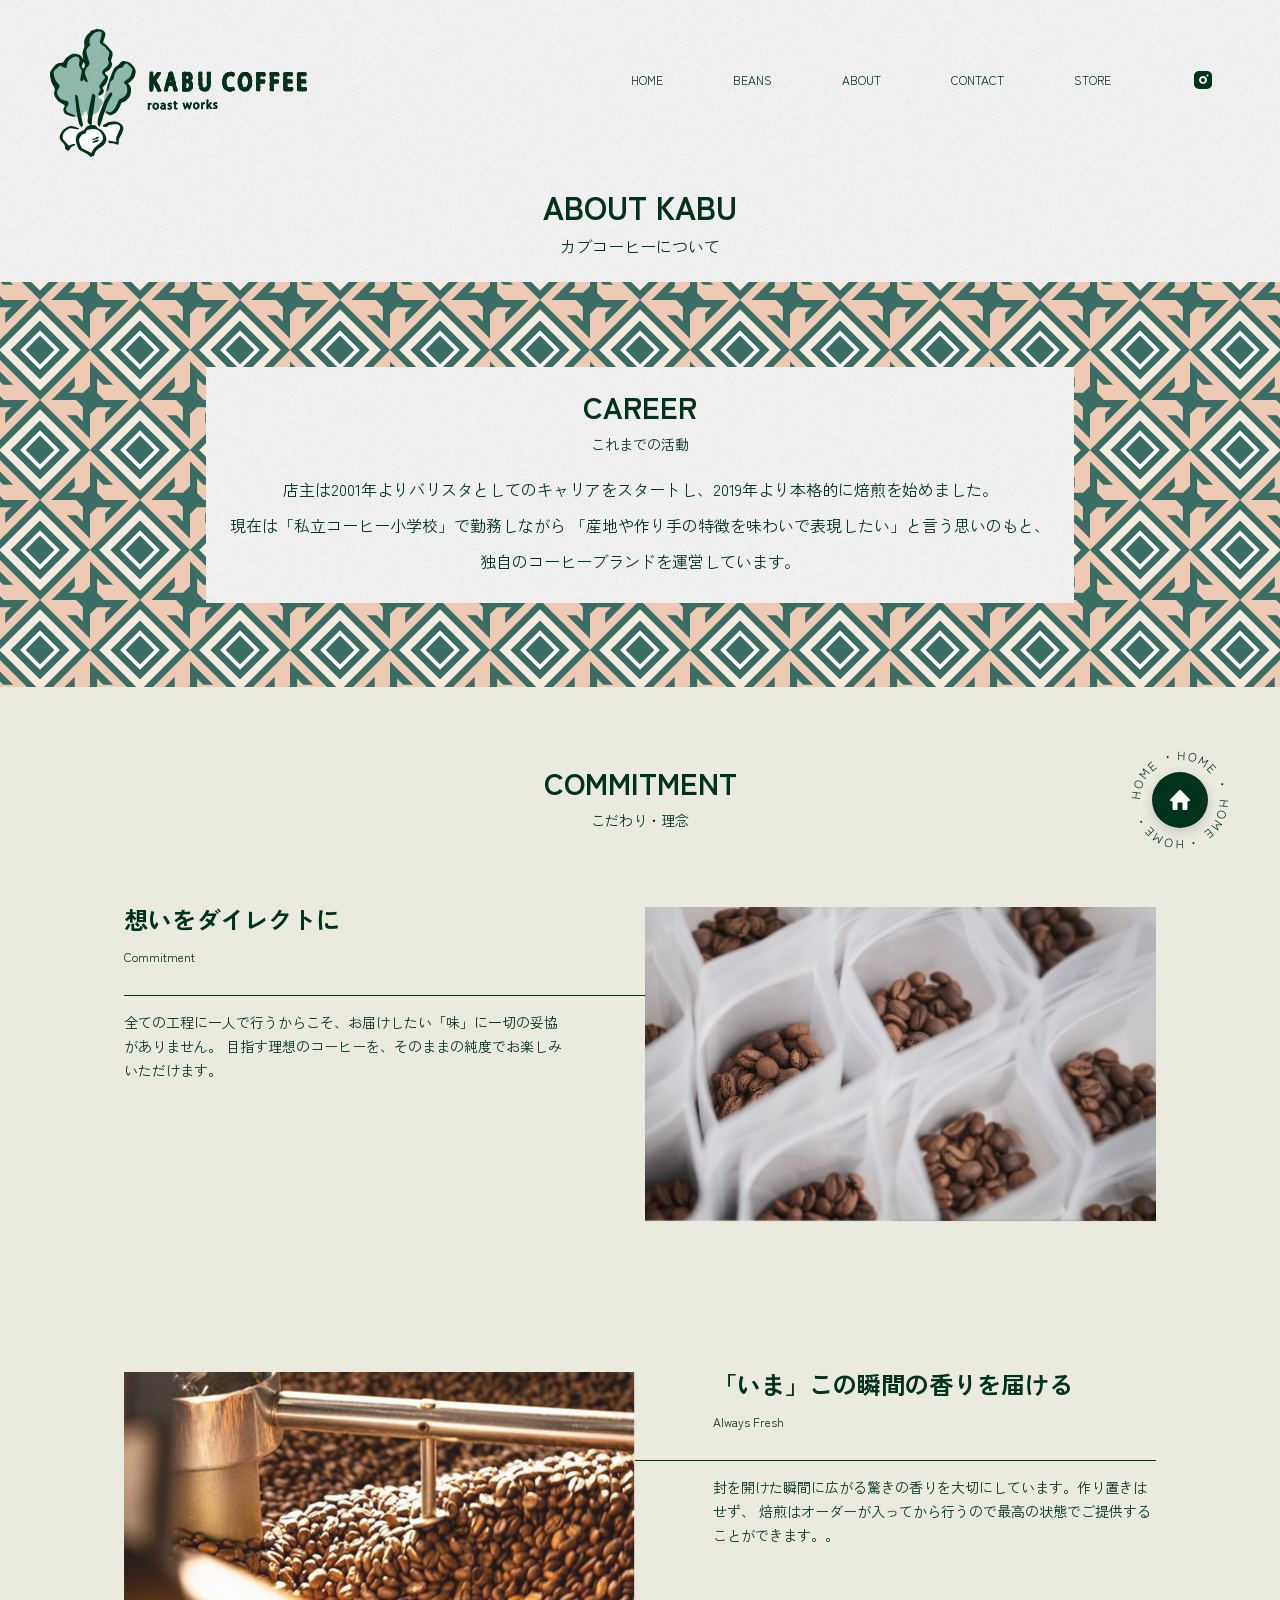
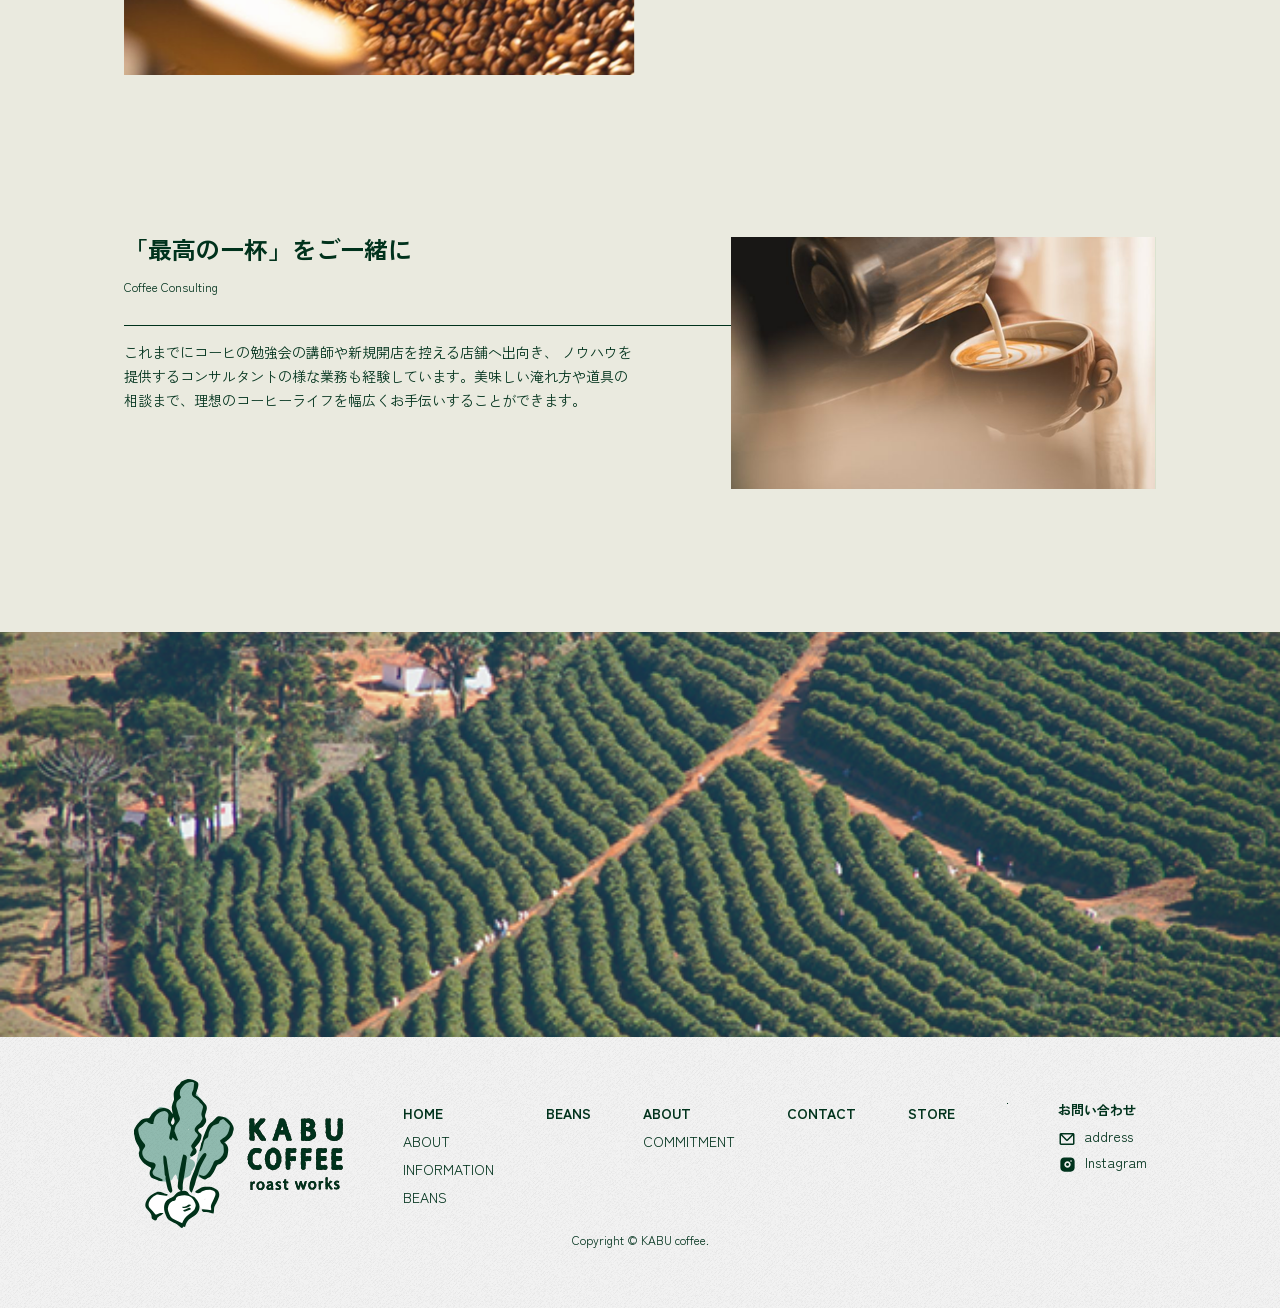
==== about.html @ 22fdc6f8 "KABU COffee提出期限" ====
<!DOCTYPE html>
<html lang="ja">

<head>
    <meta charset="UTF-8">
    <meta name="viewport" content="width=device-width, initial-scale=1.0">
    <title>KABU Coffee</title>

    <link rel="stylesheet" href="css/about.css">
    <link rel="stylesheet" href="css/components.css">
    <link rel="stylesheet" href="css/common.css">
    <script src="js/script.js" defer></script>



    <link rel="preconnect" href="https://fonts.googleapis.com">
    <link rel="preconnect" href="https://fonts.gstatic.com" crossorigin>
    <link
        href="https://fonts.googleapis.com/css2?family=LINE+Seed+Sans:wght@400;700&family=Zen+Kaku+Gothic+Antique:wght@400;700&display=swap"
        rel="stylesheet">

</head>

<body>
    <!-- ヘッダー -->
    <header class="l-header">
        <!-- logo -->
        <h1 class="l-header__logo">
            <a href="index.html">
                <picture>
                    <source media="(min-width: 76.8rem)" srcset="img/logo_nav.svg">
                    <img src="img/logo_nav_2line.svg" alt="Kabu Coffee logo">
                </picture>
            </a>
        </h1>

        <!-- 【SP】ハンバーガーメニューボタン -->
        <button class="l-header__navBtn" type="button">
            <span></span>
        </button>

        <!-- ナビゲーション -->
        <nav class="l-header__nav">
            <!-- 【SP】クローズボタン -->
            <button class="l-header__navClose" type="button"></button>
            <ul class="l-header__navList">
                <li class="l-header__navItem"><a href="index.html">Home</a></li>
                <li class="l-header__navItem"><a href="beans.html">Beans</a></li>
                <li class="l-header__navItem"><a href="about.html">About</a></li>
                <li class="l-header__navItem"><a href="contact.html">Contact</a></li>
                <li class="l-header__navItem"><a href="https://kabucoffee.base.shop/">Store</a></li>
                <li class="l-header__navItem">
                    <a href="store.html" class="l-header__navLink l-header__instagram">Instagram</a>
                </li>
            </ul>
            <p class="l-header__navLogo">
                <img src="img/logo_nav_2line.svg" alt="KABU logo">
            </p>
        </nav>
    </header>


    <main>
        <div class="l-container">
            <div>
                <h2 class="c-sectionTitleSp c-sectionTitlePc">
                    <span class="c-sectionTitleSp__title c-sectionTitlePc__title">About Kabu</span>
                    <span class="c-sectionTitleSp__subTitle c-sectionTitlePc__subTitle">カブコーヒーについて</span>
                </h2>
            </div>
            <section class="p-aboutCareer parallax-section img-section-02">
                <!-- <div class="p-about__img">
                    <img src="img/Top_man_portrait_PC.jpg" alt="店主のポートレート">
                </div> -->
                <div class="p-aboutCareer__inner">
                    <h2 class="c-headingSp c-headingPc">
                        <span class="c-headingSp__title c-headingPc__title">career</span>
                        <span class="c-headingSp__subTitle c-headingPc__subTitle">これまでの活動</span>
                    </h2>
                    <div class="p-aboutCareer__text">
                        <p>店主は2001年よりバリスタとしてのキャリアをスタートし、2019年より本格的に焙煎を始めました。<br>
                            現在は「私立コーヒー小学校」で勤務しながら
                            「産地や作り手の特徴を味わいで表現したい」と言う思いのもと、<br>独自のコーヒーブランドを運営しています。</p>
                    </div>
                </div>

            </section>


            <section class="p-aboutCommit">
                <h2 class="c-headingSp c-headingPc">
                    <span class="c-headingSp__title c-headingPc__title">commitment</span>
                    <span class="c-headingSp__subTitle c-headingPc__subTitle">こだわり・理念</span>
                </h2>
                <div class="p-aboutCommitDetails">
                    <div class="p-aboutCommitDetail">
                        <div class="p-aboutCommitDetail__content js__aboutCommitDetail__left">
                            <div class="p-aboutCommitDetail__title ">
                                <h3 class="p-aboutCommitDetail__titleJa">想いをダイレクトに</h3>
                                <h4 class="p-aboutCommitDetail__titleEn">Commitment</h4>
                            </div>
                            <div class="p-aboutCommitDetail__text">
                                <p>全ての工程に一人で行うからこそ、お届けしたい「味」に一切の妥協がありません。
                                    目指す理想のコーヒーを、そのままの純度でお楽しみいただけます。</p>
                            </div>
                        </div>
                        <div class="p-aboutCommitDetail__img js__aboutCommitDetail__right">
                            <img src="img/About_package.png" alt="コーヒー豆のパッケージ">
                        </div>
                    </div>

                    <div class="p-aboutCommitDetail">
                        <div class="p-aboutCommitDetail__content
                        js__aboutCommitDetail__right">
                            <div class="p-aboutCommitDetail__title">
                                <h3 class="p-aboutCommitDetail__titleJa">「いま」この瞬間の香りを届ける</h3>
                                <h4 class="p-aboutCommitDetail__titleEn">Always Fresh</h4>
                            </div>
                            <div class="p-aboutCommitDetail__text">
                                <p>封を開けた瞬間に広がる驚きの香りを大切にしています。作り置きはせず、
                                    焙煎はオーダーが入ってから行うので最高の状態でご提供することができます。。</p>
                            </div>
                        </div>
                        <div class="p-aboutCommitDetail__img js__aboutCommitDetail__left">
                            <img src="img/About_ roasting.png" alt="豆の焙煎の様子">
                        </div>
                    </div>

                    <div class="p-aboutCommitDetail">
                        <div class="p-aboutCommitDetail__content js__aboutCommitDetail__left">
                            <div class="p-aboutCommitDetail__title">
                                <h3 class="p-aboutCommitDetail__titleJa">「最高の一杯」をご一緒に</h3>
                                <h4 class="p-aboutCommitDetail__titleEn">Coffee Consulting</h4>
                            </div>
                            <div class="p-aboutCommitDetail__text">
                                <p>これまでにコーヒの勉強会の講師や新規開店を控える店舗へ出向き、
                                    ノウハウを提供するコンサルタントの様な業務も経験しています。美味しい淹れ方や道具の相談まで、理想のコーヒーライフを幅広くお手伝いすることができます。</p>
                            </div>
                        </div>
                        <div class="p-aboutCommitDetail__img
                        js__aboutCommitDetail__right">
                            <img src="img/About_latte.png" alt="ラテアートの様子">
                        </div>
                    </div>
            </section>



        </div>


    </main>

    <div class="p-topItems__img">
        <img src="img/Footer_field.jpg" alt="コーヒー畑の様子">
    </div>

    <footer class="l-footer">

        <div class="l-footer__content">
            <div class="l-footer__logo">
                <picture>
                    <source media="(min-width: 76.8rem)" srcset="img/logo_nav_2line.svg">
                    <img src="img/logo_nav.svg" alt="Kabu Coffee logo">
                </picture>
            </div>
            <nav class="l-footer__nav">
                <dl class="l-footer__navList">
                    <dt><a href="index.html">Home</a></dt>
                    <dd><a href="#">About</a></dd>
                    <dd><a href="#">Information</a></dd>
                    <dd><a href="#">Beans</a></dd>
                </dl>
                <dl class="l-footer__navList">
                    <dt><a href="beans.html">Beans</a></dt>
                </dl>
                <dl class="l-footer__navList">
                    <dt><a href="about.html">About</a></dt>
                    <dd><a href="#">Commitment</a></dd>
                </dl>
                <dl class="l-footer__navList">
                    <dt><a href="contact.html">Contact</a></dt>
                </dl>
                <dl class="l-footer__navList">
                    <dt><a href="store.html">Store</a></dt>
                </dl>
                <div class="l-footer__contact">
                    <div>
                        <p class="l-footer__contactTitle">お問い合わせ</p>
                        <ul class="l-footer__contactDetail">
                            <li><a href="#">address</a></li>
                            <li><a href="#">Instagram</a></li>
                        </ul>
                    </div>
                </div>
            </nav>
        </div>

        <small class="l-footer__copyright">
            Copyright &copy; KABU coffee.
        </small>
    </footer>



    <!-- サークルのアニメーション -->
    <div class="c-circle-text">

        <svg viewBox="0 0 100 100">
            <path id="circlePath" d="M 50, 50 m -40, 0 a 40,40 0 1,1 80,0 a 40,40 0 1,1 -80,0" fill="none" />
            <text>
                <textPath href="#circlePath">
                    HOME ・HOME ・ HOME ・HOME・
                </textPath>
            </text>
        </svg>
    </div>
    <!-- 問い合わせとカートボタン -->
    <div class="c-sticky-nav">

        <a href="index.html" class="c-icon-btn">
            <img src="img/icon_home-fill-16.svg" alt="ホーム" class="c-icon-btn__img">
        </a>
    </div>
</body>

</html>
---- css/about.css ----
@charset 'UTF-8';



/*
Aboutページのスタイル
*/

/* .p-about__img {
    height: 26.5rem;
    width: 100vw;
    margin-inline: -2.4rem;
    margin-top: 2.4rem;
} */

/* .p-about__img img {
    width: 100%;
    height: 100%;
    object-fit: cover;
      object-position: top;
} */

/* パララックス */
.parallax-section {
    background-attachment: fixed;
    background-position: center;
    /* background-size: cover; */
    /* background-repeat: no-repeat; */
    /* height: 50dvh; */
    /* 画面の半分 */
}


.img-section-02 {
    /* background-image: url('/img/Top_man_portrait_PC.jpg'); */
    background-image: url('/img/Pattern__new0564_m_new05644.svg');
    background-repeat: repeat;
    background-size: 10rem auto;

    /* background-color: rgba(255, 255, 255, 0.5);
    background-blend-mode: lighten; */
}

.p-aboutCareer {
    /* padding-block: 6rem; */
    height: 50rem;

    margin-inline: -2.4rem;
    margin-top: 2.4rem;
    padding-inline: 2.4rem;
    /* padding-block:auto ; */
    display: flex;
    align-items: center;
    justify-content: center;
}

.p-aboutCareer img {
    width: 100%;
    height: 100%;
    object-fit: cover;
    /* object-position: top; */
}

.p-aboutCareer__inner {
    background-image: url(../img/Pattern_groovepaper.png);
    padding: 2.4rem;
}

.p-aboutCareer__text {
    margin-top: 2rem;
}

.p-aboutCareer__text p {
    font-size: 1.4rem;
    line-height: 2.8rem;
    text-align: center;
}


.p-aboutCommit {
    padding-top: 4rem;
    padding-bottom: 10rem;
    margin-inline: -2.4rem;
    margin-bottom: -10rem;
    width: 100vw;
    background-color: var(--base-color);
    padding-inline: 2.4rem;
}



.p-aboutCommitDetails {
    display: flex;
    flex-direction: column;
    align-items: center;
    gap: 6rem;
    margin-top: 4rem;
}

.p-aboutCommitDetail {
    display: flex;
    flex-direction: column;
    align-items: center;
}

.p-aboutCommitDetail__title {
    display: flex;
    flex-direction: column;
    align-items: center;
    gap: 1.2rem;
}

.p-aboutCommitDetail__titleJa {
    font-size: 1.6rem;
    font-weight: 700;
}

.p-aboutCommitDetail__titleEn {
    font-size: 1.2rem;
    font-weight: 400;
}

.p-aboutCommitDetail__text {
    /* padding: 1.2rem 2.4rem 2.4rem 2.4rem; */
    padding-block: 1.2rem 2.4rem;
}


.p-aboutCommitDetail__text::before {
    content: "";
    display: block;
    width: 100%;
    height: 1px;
    background-color: var(--main-color);
    margin-bottom: 1.2rem;
}

.p-aboutCommitDetail__text p {
    font-size: 1.4rem;
    line-height: 2.4rem;
    text-align: center;
}

.p-aboutCommitDetail__img {
    max-width: 34.5rem;
    width: 100%;
    max-height: 20.5rem;
}

.p-aboutCommitDetail__img img {
    height: auto;
    width: 100%;
    object-fit: cover;
}








@media screen and (min-width:76.8rem) {

    /* .p-about__img {
        margin-inline: -12.4rem;
        height: 40.5rem;
    } */

    .img-section-02 {
        height: 40.5rem;
        width: 100vw;

        margin-inline: -12.4rem;
        margin-top: 2.4rem;
    }

    .p-aboutCareer {
        /* padding-block: 8rem; */
        margin-inline: -12.4rem;
        margin-top: 2.4rem;
        padding-inline: 12.4rem;
    }

    .p-aboutCareer__text p {
        font-size: 1.6rem;
        line-height: 3.6rem;
    }

    .p-aboutCommit {
        padding-top: 8rem;
        margin-inline: -12.4rem;
        padding-inline: 12.4rem;
        padding-bottom: 14rem;
        margin-bottom: -14rem;
    }

    .p-aboutCommitDetails {
        margin-top: 8rem;
        gap: 16.2rem;
    }

    .p-aboutCommitDetail {
        flex-direction: row;
        align-items: flex-start;
    }

    .p-aboutCommitDetail:nth-child(2) {
        flex-direction: row-reverse;
    }


    .p-aboutCommitDetail__content {
        display: flex;
        flex-direction: column;
        align-items: flex-start;
    }



    .p-aboutCommitDetail__title {
        /* flex-direction: column; */
        align-items: flex-start;
        gap: 2rem;
        margin-bottom: 2rem;
    }

    .p-aboutCommitDetail:nth-child(2) .p-aboutCommitDetail__title {
        margin-left: 15%;
    }

    .p-aboutCommitDetail__titleJa {
        font-size: 2.4rem;
        line-height: 1;
        margin-bottom: 0;
        font-feature-settings: "palt";
    }

    .p-aboutCommitDetail__titleEn {
        font-size: 1.2rem;
        margin-bottom: 0;
    }

    /* .p-aboutCommitDetail__text {
        padding-block: 0;
     width: 100%;
    } */

    .p-aboutCommitDetail__text p {
        font-size: 1.4rem;
        line-height: 2.4rem;
        text-align: start;
        margin-right: 15%;
    }

    .p-aboutCommitDetail:nth-child(2) .p-aboutCommitDetail__text p {
        margin-right: 0%;
        margin-left: 15%;
    }

    /* 最初は止めておく、または 0 の状態にする */
    .p-aboutCommitDetail__text::before {
        content: "";
        display: block;
        height: 1px;
        background-color: var(--main-color);
        margin-bottom: 1.4rem;
        transform: scaleX(0);
        /* 最初は長さゼロ */
        transform-origin: left;
        transition: transform 2s ease;
        /* animationの代わりにtransitionを使うと楽です */
    }

    /* 💡 JSで .is-active がついた瞬間に伸びる */
    .p-aboutCommitDetail__text.is-active::before {
        transform: scaleX(1);
    }

    /* 2番目の向き指定はそのまま */
    .p-aboutCommitDetail:nth-child(2) .p-aboutCommitDetail__text::before {
        transform-origin: right;
    }

    .p-aboutCommitDetail__img {
        min-width: 34.5rem;
        max-width: 51.1rem;
        min-height: 20.5rem;
        max-height: 30.3rem;
    }

    /* 左から来る要素（テキストなど）の初期状態 */
    .js__aboutCommitDetail__left {
        opacity: 0;
        transform: translateX(-12.9rem) blur(0.2rem) brightness(110%);
        /* JSが動くまではこの状態で待機 */
    }

    /* 右から来る要素（画像など）の初期状態 */
    .js__aboutCommitDetail__right {
        opacity: 0;
        transform: translateX(12.9rem) blur(0.2rem) brightness(110%);
    }









}
---- css/components.css ----
@charset 'UTF-8';



/* shakeアニメーション */
.btn-container {
    display: flex;
    justify-content: center;
    align-items: center;
}

.btn-effect-6 {
    position: relative;
    padding: 15px 30px;
    font-size: 16px;
    font-weight: bold;
    border: none;
    border-radius: 8px;
    cursor: pointer;
    transition: all 0.4s ease;
    overflow: hidden;
    color: white;
    background: #0011a2;
}

.btn-effect-6:hover {
    animation: shake 0.5s infinite;
    background: #0052a2;
}

@keyframes shake {

    0%,
    100% {
        transform: translateX(0);
    }

    25% {
        transform: translateX(-5px) rotate(-5deg);
    }

    50% {
        transform: translateX(5px) rotate(5deg);
    }

    75% {
        transform: translateX(-5px) rotate(-5deg);
    }
}




/* (固定)問い合わせとカートボタン*/
.c-sticky-nav {
  display: none;
}

/* (固定)サークルアニメーション */
.c-circle-text {
  display: none;
}

@media screen and (min-width:76.8rem) {
    /* (固定)問い合わせとカートボタン*/
  /* ボタンをまとめるコンテナ（画面右下に固定する場合） */
  .c-sticky-nav {
    position: fixed;
    right: 7.2rem;
    bottom: 7.2rem;
    display: flex;
    flex-direction: column;
    gap: 72px;
    /* ボタン同士の間隔 */
    z-index: 100;
  }

  /* ボタン本体 */
  .c-icon-btn {
    display: flex;
    justify-content: center;
    align-items: center;

    /* 正円にするための設定 */
    width: 56px;
    height: 56px;
    background-color: var(--main-color);
    /* 濃いグリーン */
    border-radius: 50%;

    /* 影とアニメーション */
    box-shadow: 0 4px 12px rgba(0, 0, 0, 0.15);
    transition: all 0.3s ease;
    text-decoration: none;
  }

  /* アイコン画像 */
  .c-icon-btn__img {
    width: 2rem;
    height: auto;
    /* 白いアイコンなら以下は不要ですが、黒い画像を白くしたい場合は filter を使えます */
    filter: brightness(0) invert(1);
    /* animation: rotate-circle 10s linear infinite; */
  }

  /* ホバー時の動き */
  .c-icon-btn:hover {
    background-color: #1a4d31;
    /* 少し明るい緑へ */
    /* transform: translateY(-3px); */
    /* 軽く浮かせる */
    box-shadow: 0 6px 16px rgba(0, 0, 0, 0.25);
  }

  /* サークルアニメーション */
  .c-circle-text {

    position: fixed;
    /* 画面の右下に固定する場合 */
    bottom: 5rem;
    right: 5rem;
    z-index: 100;
    display: flex;
    flex-direction: column;
    gap: 2.8rem;
  }

  .c-circle-text svg {
    width: 10rem;
    height: 10rem;
    /* width: 100%;
  height: 100%; */
    /* アニメーションの設定：30秒かけて、一定の速度(linear)で、無限に(infinite) */
    animation: rotate-circle 30s linear infinite;
  }

  .c-circle-text text {
    fill: var(--main-color);
    font-size: 1.2rem;
    /* 文字の大きさ */
    font-weight: 400;
    letter-spacing: 0.21rem;
    /* 文字の間隔を少し広げると読みやすい */
    text-transform: uppercase;
    /* すべて大文字にする（デザイン的に締まります） */
  }

  /* 回転のアニメーション */
  @keyframes rotate-circle {
    from {
      transform: rotate(0deg);
    }

    to {
      transform: rotate(360deg);
    }
  }

}



/* セクションタイトル */
.c-sectionTitleSp,
.c-sectionTitlePc {
    display: flex;
    flex-direction: column;
    align-items: center;
    gap: 1.2rem;
}

.c-sectionTitleSp__title {
    font-size: 2.4rem;
    font-weight: 700;
    color: var(--main-color);
    text-transform: uppercase;
}

.c-sectionTitleSp__subTitle {
    font-size: 1.2rem;
    line-height: 2rem;
    font-weight: 400;
    text-align: center;
}




/* ヘディングタイトル*/
.c-headingSp,
.c-headingPc {
    display: flex;
    flex-direction: column;
    align-items: center;
    gap: 1rem;
}



.c-headingSp__title {
    font-size: 2rem;
    font-weight: 700;
    color: var(--main-color);
    text-transform: uppercase;
}

.c-headingSp__subTitle {
    font-size: 1rem;
    font-weight: 400;
    text-align: center;
}




/* viewボタン */
.c-viewBtn {
    width: 22rem;
    height: 6rem;
    display: flex;
    justify-content: center;
    align-items: center;
    border-radius: 22rem;
    color: var(--main-color);
    font-size: 1.6rem;
    text-decoration: none;
    text-transform: uppercase;
    border: 1px solid var(--main-color);
}

.c-viewBtn:hover {
    background-color: var(--white);
    opacity: 0.6;
    transition: 0.3s;
}



/* サブボタン */



.c-SubBtnSp--arrow {
    width: 32rem;
    height: 5.8rem;
    display: flex;
    justify-content: center;
    align-items: center;
    border: 1px solid var(--main-color);
    border-radius: 0.4rem;
    color: var(--main-color);
    font-size: 1.6rem;
    text-decoration: none;
    text-transform: uppercase;
    /* 影とアニメーション */
    /* box-shadow: 0 4px 12px rgba(0, 0, 0, 0.15); */
    transition: all 0.3s ease;
    text-decoration: none;

}


.c-SubBtnSp--arrow:hover {
    background-color: var(--white);
    opacity: 0.7;
    transition: 0.3s;

    transform: translateY(-3px);
    /* 軽く浮かせる */
    box-shadow: 0 6px 16px rgba(0, 0, 0, 0.25);
}

.c-SubBtnSp--arrow::after {
    content: '';
    display: inline-block;
    width: 1.8rem;
    height: 1.8rem;
    background-color: var(--main-color);
    mask-image: url(../img/Icon_mingcute_arrow-up-fill.svg);
    margin-left: 0.4rem;
    margin-top: 0.4rem;
    mask-position: center center;
    mask-repeat: no-repeat;
    mask-size: contain;
    vertical-align: middle;
}

.c-SubBtnSp {
    width: 30rem;
    height: 5.8rem;
    display: flex;
    justify-content: center;
    align-items: center;
    border: 1px solid var(--main-color);
    border-radius: 0.4rem;
    color: var(--main-color);
    font-size: 1.6rem;
    text-decoration: none;
    text-transform: uppercase;

    /* 影とアニメーション */
    /* box-shadow: 0 4px 12px rgba(0, 0, 0, 0.15); */
    transition: all 0.3s ease;
    text-decoration: none;
}

.c-SubBtnSp:hover {
    background-color: var(--white);
    opacity: 0.7;
    transition: 0.3s;


    transform: translateY(-3px);
    /* 軽く浮かせる */
    box-shadow: 0 6px 16px rgba(0, 0, 0, 0.25);
}

.c-SubBtnSp--icon {
    width: 30rem;
    height: 5.8rem;
    display: flex;
    justify-content: center;
    align-items: center;
    border: 1px solid var(--main-color);
    border-radius: 0.4rem;
    color: var(--main-color);
    font-size: 1.6rem;
    text-decoration: none;
    text-transform: uppercase;
    /* 影とアニメーション */
    /* box-shadow: 0 4px 12px rgba(0, 0, 0, 0.15); */
    transition: all 0.3s ease;
    text-decoration: none;
}

.c-SubBtnSp--icon::before {
    content: '';
    display: inline-block;
    width: 2.1rem;
    height: 2.1rem;
    background-color: var(--main-color);
    mask-image: url(../img/Icon_fa_coffee.svg);
    margin-right: 0.8rem;
    mask-position: center center;
    mask-repeat: no-repeat;
    mask-size: contain;
    vertical-align: middle;
}


/* バッジ */
.c-badge {
    background-color: var(--main-color);
    display: flex;
    justify-content: center;
    align-items: center;
    border-radius: 0.4rem;
    text-decoration: none;
    width: 6.8rem;
    height: 2.6rem;
    color: var(--white);
    font-size: 1.2rem;
    text-transform: uppercase;
}

.c-badge--orange {
    background-color: var(--accent-color);
    width: 4.8rem;
}



.c-badge--small {
    background-color: var(--accent-color);
    width: 4.2rem;
    height: 2.2rem;
    border-radius: 0.3rem;
    /* padding-top: 1px;   */
    padding-bottom: 0.3rem;
    /* その分、下の余白を減らす */
}


/* ボタン */
.c-btn {
    background-color: var(--main-color);
    display: flex;
    justify-content: center;
    align-items: center;
    border-radius: 3rem;
    text-decoration: none;
    width: 20.8rem;
    height: 5.5rem;
    color: var(--white);
    font-size: 1.6rem;

    /* 影とアニメーション */
    /* box-shadow: 0 4px 12px rgba(0, 0, 0, 0.15); */
    transition: all 0.3s ease;
    text-decoration: none;
}

.c-btn:hover {
    opacity: 0.8;
    transition: 0.3s;
    transform: translateY(-3px);
    /* 軽く浮かせる */
    box-shadow: 0 6px 16px rgba(0, 0, 0, 0.25);

}

.c-btn--orange {
    background-color: var(--accent-color);

}




/* チェックボタン */
.c-checkBtn {
    background-color: var(--main-color);
    display: flex;
    justify-content: center;
    align-items: center;
    border-radius: 0.4rem;
    text-decoration: none;
    width: 5.5rem;
    height: 5.5rem;
    border-radius: 5.5rem;
}

.c-checkBtn:hover {
    opacity: 0.8;
    transition: 0.3s;
}

.c-checkBtn img {
    width: 3.4rem;
    height: 3.4rem;
}


.c-checkBtn--orange {
    background-color: var(--accent-color);
}

.c-checkBtn--orange img {
    width: 4.3rem;
    height: 4.3rem;
}




/* コーヒーカード */
.c-productCard {
    width: 32rem;
    height: auto;
    background-color: var(--white);
    display: flex;
    flex-direction: column;
    justify-content: center;
    align-items: center;
    padding-bottom: 2.4rem;
    filter: drop-shadow(0.5rem 0.5rem 0.5rem rgba(0, 103, 76, 0.05));

}

.c-productCard:hover {
    opacity: 0.7;
    transition: 0.3s;
}

.c-productCard__badge {
    background-color: var(--sub-color-2);
    height: 4.1rem;
    display: flex;
    justify-content: center;
    align-items: center;
    width: auto;
    padding-inline: 2.2rem;
    font-size: 1.4rem;
    text-transform: uppercase;
}

.c-productCard__title {
    display: flex;
    flex-direction: column;
    justify-content: center;
    align-items: center;
    gap: 1rem;
    margin-block: 2.4rem 1.6rem;
}



.c-productCard__mainTitle {
    font-size: 2.4rem;
    font-weight: 700;
}

.c-productCard__subTitleEn {
    font-size: 1.6rem;
    font-weight: 700;
}

.c-productCard__subTitleJa {
    font-size: 1rem;
}

.c-productCard__content {
    width: 25rem;
    font-size: 1.4rem;
    display: flex;
    flex-direction: column;
    gap: 1rem;
}

.c-productCard__content::before {
    content: '';
    display: block;
    width: 25rem;
    height: 1px;
    background-color: var(--main-color);
}

.c-productCard__content p {
    line-height: 2.4rem;
}

.c-productCard__flavors {
    display: flex;
    gap: 0.8rem;
    margin-block: 2rem;
}

.c-productCard__flavor {
    background-color: var(--base-color);
    height: 2.7rem;
    width: auto;
    padding-inline: 1.2rem;
    display: flex;
    justify-content: center;
    align-items: center;
    font-size: 1.2rem;
}

.c-productCard__weight {
    font-size: 1.2rem;
}



/* コーヒーカード 細*/
.c-productCard--thin {
    width: 30rem;
    padding-bottom: 1rem;
}


/* コーヒーカード 詳細 */
.c-productCard--detail {
    width: 34.5rem;
    height: auto;
    background-color: var(--white);
    justify-content: center;
    align-items: center;
    font-size: 1.4rem;
    display: flex;
    flex-direction: column;
    padding-inline: 3rem;
}

.c-productCard--detail__description {
    line-height: 2.9rem;
}

.c-productCard--detail__description::before {
    content: '';
    display: block;
    width: 28.5rem;
    height: 1px;
    background-color: var(--main-color);
    margin-bottom: 1.8rem;
}

.c-productCard--detail__description dl {
    display: flex;
}

.c-productCard--detail__descriptionText {
    width: 75%;
}

.c-productCard--detail__descriptionTitle {
    width: 25%;
}

.c-productCard--detail__descriptionTitle::after {
    content: ":";
    margin-left: 0.8rem;
    margin-right: 0.4rem;
}

.c-productCard--detail__prices {
    display: flex;
    flex-direction: column;
    gap: 0.6rem;
    align-self: flex-start;
    margin-block: 2.4rem;
}

.c-productCard--detail__price {
    display: flex;
    align-items: baseline;
}

.c-productCard--detail__weight {
    background-color: var(--main-color);
    color: var(--white);
    font-size: 1rem;
    height: 2rem;
    width: auto;
    padding-inline: 0.7rem;
    border-radius: 0.2rem;
    border-radius: 0.3rem;
    padding-top: 0.1rem;
    /* 上下間隔の調整 */
}

.c-productCard--detail__priceEn {
    font-size: 1.8rem;
    font-weight: 700;
    padding-left: 0.8rem;
}

.c-productCard--detail__priceJa {
    font-size: 1rem;
}

.c-productCard--detail__prices p {
    font-size: 1rem;
}

.c-productCard--detail__content p {
    width: 28.5rem;
    font-size: 1.2rem;
    line-height: 2rem;
    margin-bottom: 4rem;
}

.c-productCard--detail__img {
    position: relative;
    margin-top: 3.2rem;
    width: 34.5rem;
    height: 18.4rem;
}

.c-productCard--detail__img::before {
    content: "";
    position: absolute;
    top: 0;
    left: 0;
    width: 100%;
    height: 100%;
    background-color: rgba(0, 200, 28, 0.4);
    /* filter: hue-rotate(100%) blur(0px); */
    mix-blend-mode: overlay;
    z-index: 1;
}

.c-productCard--detail__img img {
    width: 100%;
    height: 100%;
    object-fit: cover;
    opacity: 0.9;
}

@media screen and (min-width:76.8rem) {
    .c-productCard--detailPc {
        position: relative;
        width: 85.4rem;
        font-size: 1.4rem;
        padding: 5rem 0 0 0;
    }

    .c-productCard--detailTop {
        display: flex;
        flex-direction: column;
        padding-inline: 5.6rem;
    }


    .c-productCard--detailBottom {
        display: grid;
        grid-template-columns: 1fr 1fr;
        grid-template-rows: 1fr;
        gap: 3.4rem;
        align-items: flex-start;
        justify-content: flex-start;
        padding-inline: 8.8rem;
    }

    .c-productCard--detailRight {
        margin-top: -2.4rem;
    }

    .c-photoCard__detailBadge {
        position: absolute;
        top: 3.1rem;
        left: 6.4rem;
        width: 10.8rem;
        height: 10.8rem;
        border-radius: 10.8rem;
    }

    .c-photoCard__detailBadge p {
        font-size: 1.6rem;
        text-align: center;
        line-height: 2rem;
    }

    .c-productCard__titlePc {
        margin-top: 0;
        gap: 1.1rem;
    }

    .c-productCard__mainTitlePc {
        font-size: 2.7rem;
    }

    .c-productCard__subTitleEnPc {
        font-size: 1.8rem;
    }

    .c-productCard__subTitleJa {
        font-size: 1.1rem;
    }

    .c-productCard--detail__descriptionPc::before {
        display: none;
    }

    .c-productCard--detailTop::after {
        content: '';
        display: block;
        width: 74rem;
        height: 1px;
        background-color: var(--main-color);
        margin-block: 1.4rem 1.6rem;
    }

    .c-productCard--close {
        display: none;
    }

    .c-productCard--detail__imgPc {
        margin-top: 2rem;
        height: 27rem;
        width: 100%;
    }


    .c-productCard--detail__imgPc img {
        width: 100%;
        height: 100%;
        object-fit: cover;
    }


}



/* コーヒーカード（写真入り） */

.c-photoCard {
    width: 32rem;
    height: auto;
    background-color: var(--white);
    display: flex;
    flex-direction: column;
    justify-content: center;
    align-items: center;
    padding-bottom: 2.4rem;
    position: relative;
    filter: drop-shadow(0.5rem 0.5rem 0.5rem rgba(0, 103, 76, 0.05));

}

.c-photoCard:hover {
    opacity: 0.7;
    transition: 0.3s;
}

.c-photoCard__badge {
    position: absolute;
    top: 1.4rem;
    left: 1.4rem;
    background-color: var(--sub-color-2);
    width: 7.6rem;
    height: 7.6rem;
    display: flex;
    justify-content: center;
    align-items: center;
    border-radius: 7.6rem;
}

.c-photoCard__badge p {
    text-align: center;
    font-size: 1.2rem;
    line-height: 1.6rem;
    text-transform: uppercase;
}

.c-photoCard__img {
    width: 100%;
    height: 20.8rem;
    object-fit: cover;
}

.c-photoCard__img img {
    width: 100%;
    height: 100%;
    object-fit: cover;
}

.c-photoCard__title {
    display: flex;
    flex-direction: column;
    align-items: center;
    gap: 0.8rem;
    margin-block: 2rem;
}

.c-photoCard__mainTitle {
    font-size: 2rem;
    font-weight: 700;
}

.c-photoCard__subTitleEn {
    font-size: 1.2rem;
    font-weight: 700;
}

.c-photoCard__subTitleJa {
    font-size: 1rem;
    font-weight: 400;
}

.c-photoCard__flavors {
    display: flex;
    gap: 0.8rem;
    margin-bottom: 1rem;
    align-items: center;
    justify-content: center;
    width: 25rem;
}

.c-photoCard__flavor {
    background-color: var(--base-color);
    height: 2.7rem;
    width: auto;
    padding-inline: 1.2rem;
    display: flex;
    justify-content: center;
    align-items: center;
    font-size: 1.2rem;
    flex-grow: 1;
    /* 余白を均等に分配して広がる */
    flex-basis: 0;
    /* 全ての要素を一旦「幅0」とみなして計算する（均等にするため）*/
}

.c-photoCard__content {
    width: 25rem;
    font-size: 1.4rem;
    display: flex;
    flex-direction: column;
    gap: 1rem;
    margin-bottom: 1rem;
}

.c-photoCard__content p {
    line-height: 2.4rem;
}



/* ニュース */
.c-news {
    background-color: var(--white);
    height: 11.8rem;
    /* max-width: 34.5rem; */
    width: 100%;
    padding-inline: 1.6rem;
    padding-block: 1.6rem 2rem;
    display: flex;
    flex-direction: column;
    gap: 1.2rem;
    position: relative;
    filter: drop-shadow(0.5rem 0.5rem 0.5rem rgba(0, 103, 76, 0.05));

    /* 影とアニメーション */
    /* box-shadow: 0 4px 12px rgba(0, 0, 0, 0.15); */
    transition: all 0.3s ease;
    text-decoration: none;
}

/* .c-news:hover {
    opacity: 0.8;
    transition: 0.3s;
} */

.c-news:hover .c-newsSwitch {
    display: block;
    transition: 0.3s;


}

.c-news:hover {
    transform: translateY(-3px);
    /* 軽く浮かせる */
    box-shadow: 0 6px 16px rgba(0, 0, 0, 0.25);
}


.c-news__left {
    display: flex;
    justify-content: space-between;

}

.c-news__right {
    display: flex;
    flex-direction: column;
    gap: 0.8rem;

}

.c-news__Date {
    font-size: 1.6rem;
}

.c-news__Title,
.c-news__Content {
    font-size: 1.6rem;

}

.c-news__Title {
    font-weight: 700;
}

.c-news__Content {
    overflow: hidden;
    text-overflow: ellipsis;
    /* はみ出た分を「...」にする */
    white-space: nowrap;
    /* 改行させずに1行に強制する */
}

.c-news__badges {
    display: flex;
    gap: 0.8rem;
}


.c-photoCard__weight {
    font-size: 1.2rem;

}

.c-photoCard--thin {
    width: 30rem;
}


/* ニュース（詳細） */
.c-newsOpen {
    background-color: var(--white);
    height: auto;
    /* max-width: 34.5rem; */
    width: 100%;
    padding-inline: 3rem;
    padding-block: 2rem 3.2rem;
    display: flex;
    flex-direction: column;
    gap: 2.4rem;
    position: relative;
    filter: drop-shadow(0.5rem 0.5rem 0.5rem rgba(0, 103, 76, 0.05));

}

.c-c-newsOpen__Content p {
    font-size: 1.6rem;
    line-height: 3rem;
    margin-block: 2rem 0.4rem;
}

.p-newsOpen__Top {
    display: flex;
    flex-direction: column;
    gap: 0.8rem;
}

.c-newsOpen__img {
    height: 22.2rem;
    width: 100%;
}

.c-newsOpen__img img {
    height: 100%;
    width: 100%;
    object-fit: cover;
}

/* 閉じるボタン */
.c-newsClose {
    position: absolute;
    right: 0;
    top: 0;
    width: 5.6rem;
    height: 5.6rem;
    border: none;
    background: none;
    cursor: pointer;
}

/* // 【SP】閉じるボタン中身 */
.c-newsClose::before,
.c-newsClose::after {
    content: '';
    width: 2.25rem;
    height: 0.25rem;
    background-color: var(--main-color);
    position: absolute;
    top: 50%;
    left: 50%;
    translate: -50% -50%;
}

.c-newsClose::before {
    rotate: 45deg;
}

.c-newsClose::after {
    rotate: -45deg;
}

.c-newsCloseButton {
    margin-inline: auto;
    width: 100%;
}


/* 隠すためのクラス */
.is-hide {
    display: none !important;
}

/* 見せるためのクラス（念のため） */
.is-show {
    display: flex;
}

/* 詳細を表示させるボタン */
.c-newsSwitch {
    display: none;
    position: absolute;
    /* margin-inline: -2.4rem;
    padding-inline: 2.4rem; */
    inset: 0;
}

.c-newsSwitch button {
    /* display: inline-block; */
    width: 100%;
    height: 100%;

    appearance: none;
    /* ブラウザ標準の見た目をリセット */
    background: rgba(0, 0, 0, 0.5);
    background: rgba(0, 50, 28, 0.4);
    font-size: 1.6rem;
    color: var(--white);
    border: none;
    padding: 0;
    cursor: pointer;
    outline: none;
    text-transform: uppercase;
}



/* 下部写真 */
.p-topItems__img {
    /* max-width: 60rem; */
    width: 100%;
    height: 26.5rem;
}

.p-topItems__img img {
    width: 100%;
    height: 100%;
    object-fit: cover;
}







@media screen and (min-width:76.8rem) {
    .c-viewBtn--pc {
        border: none;
    }

    .c-sectionTitlePc__title {
        font-size: 3.2rem;
        font-weight: 700;
        color: var(--main-color);
        text-transform: uppercase;
    }

    .c-sectionTitlePc__subTitle {
        font-size: 1.6rem;
        line-height: 2.4rem;
        font-weight: 400;
        text-align: center;
    }

    .c-headingPc {
        gap: 1.6rem;
    }

    .c-headingPc__title {
        font-size: 3rem;
        font-weight: 700;
        color: var(--main-color);
        text-transform: uppercase;
    }

    .c-headingPc__subTitle {
        font-size: 1.4rem;
        font-weight: 400;
        text-align: center;
    }

    .p-topItems__orders {
        display: flex;
        flex-direction: column;
        gap: 3.2rem;
    }

    .c-SubBtnPc {
        width: 49.5rem;
        height: 11.8rem;
        font-size: 2rem;

        /* 影とアニメーション */
        /* box-shadow: 0 4px 12px rgba(0, 0, 0, 0.15); */
        transition: all 0.3s ease;
        text-decoration: none;

    }


    .c-SubBtnPc::before {
        width: 2.9rem;
        height: 2.9rem;
    }


    .c-SubBtnPc:hover {
        /* background-color: var(--white); */
        opacity: 0.7;
        transition: 0.3s;

        transform: translateY(-3px);
        /* 軽く浮かせる */
        box-shadow: 0 6px 16px rgba(0, 0, 0, 0.25);

    }

    .c-badge--Pc {
        width: 8.8rem;
        height: 3.7rem;
        font-size: 1.6rem;
    }

    .c-badge--orangePc {
        background-color: var(--accent-color);
        width: 5.8rem;
        height: 3.7rem;
        font-size: 1.6rem;
    }

    .c-btn--Pc {
        width: 12.4rem;
        height: 4.5rem;
        padding-bottom: 0.3rem;
    }

    .c-btnPc--orangePc {
        background-color: var(--accent-color);
        width: 12.4rem;
        height: 4.5rem;
        padding-bottom: 0.3rem;
    }

    .c-checkBtn--Pc {
        width: 4.4rem;
        height: 4.4rem;
    }

    .c-checkBtn--Pc img {
        width: 2.7rem;
        height: 2.7rem;
    }

    .c-checkBtn--orangePc {
        background-color: var(--accent-color);
        width: 4.4rem;
        height: 4.4rem;
    }

    .c-checkBtn--orangePc img {
        width: 3.5rem;
        height: 3.5rem;
    }

    .c-news--Pc {
        height: 13.4rem;
        max-width: 103.2rem;
        width: 100%;
        padding: 3.2rem 5.4rem 3.3rem 5.5rem;
        display: flex;
        flex-direction: row;
        align-items: center;
        justify-content: flex-start;
        /* ★左寄せに戻す */
        gap: 5.5rem;
        /* 日付とタイトルの距離 */

    }

    .c-news__leftPc {
        display: flex;
        flex-direction: column;
        gap: 1.6rem;

    }

    .c-news__rightPc {
        display: flex;
        flex-direction: column;
        justify-content: center;
        flex: 1;
        /* ★右側のエリアを可能な限り広げる */
        min-width: 0;
        /* ★これがないと文字が溢れてpaddingを無視します */
    }

    .c-news__contentPc,
    .c-news__titlePc {
        width: 100%;
        /* 親要素の幅いっぱいに */
        white-space: nowrap;
        overflow: hidden;
        text-overflow: ellipsis;
        display: block;
        /* inline-blockより安定します */
    }

    .c-photoCard__badge--pc {
        top: -3.2rem;
        left: 1.6rem;
        width: 10.2rem;
        height: 10.2rem;
        display: flex;
        justify-content: center;
        align-items: center;
        border-radius: 7.6rem;
    }


    .c-photoCard__badge--pc p {
        font-size: 1.6rem;
        line-height: 2.2rem;
    }

    .c-photoCard__title--pc {
        gap: 0.8rem;
        margin-block: 2rem;
    }

    .c-photoCard__mainTitle--pc {
        font-size: 2.4rem;
    }

    .c-photoCard__subTitleEn--pc {
        font-size: 1.6rem;
    }

    .c-photoCard__subTitleJa--pc {
        font-size: 1rem;
    }


    /* ニュース（詳細） */
    .c-newsOpen {
        height: auto;
        /* width: 100%; */
        padding-inline: 8.9rem;
        padding-block: 6.4rem 5.6rem;
        gap: 4rem;
        /* max-width: 103.2rem; */
        margin-inline: auto;
    }

    .c-newsOpen__img {
        height: 49.4rem;
        width: 100%;
    }

    .c-newsOpen__img img {
        height: 100%;
        width: 100%;
        object-fit: cover;
    }

    .c-newsCloseButton {
        margin-inline: auto;
        width: 30rem;
    }

    .c-c-newsOpen__Content p {
        line-height: 4rem;
        margin-block: 2rem 0.4rem;
    }



    /* 下部写真 */
    .p-topItems__img {
        /* max-width: 60rem; */
        width: 100%;
        height: 40.5rem;
    }

    .p-topItems__img img {
        width: 100%;
        height: 100%;
        object-fit: cover;
    }

}
---- css/common.css ----
@charset 'UTF-8';

/* 
全体設定 
*/

* {
    box-sizing: border-box;
    margin: 0;
    padding: 0;
}

h1,
h2,
h3,
h4,
button,
input,
label,
p {
    line-height: 1;
}

:root {
    /* 変数・カスタムプロパティ */
    --base-color: #EAEADF;
    --main-color: #00321C;
    --accent-color: #E55927;
    --white: #FFFFFF;
    --sub-color: #02644B;
    --sub-color-2: #DEEDDF;
}

html {
    scroll-behavior: smooth;
    /* スムーズスクロール */
    font-size: 62.5%;
    /* 1rem = 1rem に設定 */
}

body {
    /* 1. まず英数字専用のフォントを見る（日本語はないのでスルーされる） */
    /* 2. 次に日本語が含まれるフォントを見る */
    font-family: "LINE Seed Sans", "Zen Kaku Gothic Antique", sans-serif;
    background-image: url(../img/Pattern_groovepaper.png);
    color: var(--main-color);
}

/* ボタンなどの中身にもフォントの指定を適用させる */
button,
input,
select,
textarea {
    font-family: inherit;
}

.l-container {
    padding: 1.5rem 2.4rem 10rem 2.4rem;
    margin-inline: auto;
}

/* ヘッダーabsoluteの分下げる */
@media screen and (min-width:76.8rem) {
    main {
        padding-top: 13rem;
    }

    .l-container {
        /* padding: 8rem 12.4rem 14rem 12.4rem; */
        padding: 6rem 12.4rem 14rem 12.4rem;
    }
}








/* 
ヘッダー設定
*/

.l-header {
    display: flex;
    width: 100%;
    justify-content: space-between;
    /* align-items: center; */
    padding: 2.3rem 1.6rem 1.6rem 1.7rem;
    /* background-image: url(../img/Pattern_groovepaper.png); */
    background-image: url(../img/Pattern_groovepaper.png);
    position: relative;
}

.l-header__logo {
    width: 14.1rem;
    /* width: 15.6rem; */
    height: auto;
}

.l-header__logo img {
    display: block;
}





/* ナビゲーションボタン */
.l-header__navBtn {
    width: 5.6rem;
    height: 5.6rem;
    border: none;
    background: none;
    flex-shrink: 0;
    /* position: relative; */
    /* 子要素の基準点にする */
    cursor: pointer;
    margin-top: 0.7rem;
    position: sticky;
    /* background-color: #E55927; */
    border-radius: 5.6rem;

}

/* .l-header__navBtn:hover {
    background-color: var(--white);
    border-radius: 10rem;
    transition: 0.3s;
    opacity: 70%;
} */


/* 3本線共通のスタイル */
.l-header__navBtn span,
.l-header__navBtn::before,
.l-header__navBtn::after {
    content: "";
    display: block;
    position: absolute;
    width: 2.25rem;
    height: 0.25rem;
    background-color: var(--main-color);
    left: 50%;
    top: 50%;
    /* 自分のサイズの半分だけ戻して真ん中へ */
    transform: translate(-50%, -50%);
    transition: all 0.3s ease;
    /* 動きを滑らかに */
}

.l-header__navBtn span:hover,
.l-header__navBtn::before:hover,
.l-header__navBtn::after:hover {
    background-color: var(--white);
}

/* 上の線の位置 */
.l-header__navBtn::before {
    top: calc(50% - 0.8rem);
}

/* 下の線の位置 */
.l-header__navBtn::after {
    top: calc(50% + 0.8rem);
}



/* SP：折りたたみメニュー内 */
.l-header__nav {
    position: fixed;
    inset: 0;
    z-index: 100;
    background-color: var(--sub-color-2);
    display: flex;
    justify-content: center;
    align-items: center;
    flex-direction: column;
    place-items: center;
    width: 50%;
    margin-left: auto;
    visibility: hidden;
    opacity: 0;
    transition: 0.3s;
}


body.is-open .l-header__nav {
    visibility: visible;
    opacity: 1;
}

body.is-open::before {
    content: "";
    position: fixed;
    inset: 0;
    /* 上下左右 0 */
    background-color: rgba(0, 0, 0, 0.5);
    /* 0.5は暗さ（50%） */
    z-index: 50;
    /* ヘッダー(100)より低く、コンテンツより高い値 */

    /* ぼかしを入れたい場合（ブラウザによっては重くなるので注意） */
    /* backdrop-filter: blur(0.4rem);  */
}

.l-header__navClose {
    position: absolute;
    right: 1.6rem;
    top: 3rem;
    width: 5.6rem;
    height: 5.6rem;
    border: none;
    background: none;
    cursor: pointer;
}

/* // 【SP】閉じるボタン中身 */
.l-header__navClose::before,
.l-header__navClose::after {
    content: '';
    width: 2.25rem;
    height: 0.25rem;
    background-color: var(--main-color);
    position: absolute;
    top: 50%;
    left: 50%;
    translate: -50% -50%;
}

/* .l-header__navClose:hover {
    background-color: var(--white);
    opacity: 70%;
    border-radius: 10rem;
    transition: 0.3s;
} */

.l-header__navClose::before {
    rotate: 45deg;
}

.l-header__navClose::after {
    rotate: -45deg;
}


.l-header__navList {
    list-style: none;
    margin: 0;
    margin-bottom: 4rem;
    padding: 0;
    display: flex;
    flex-direction: column;
    text-align: center;
    gap: 3rem;
}

.l-header__navItem a:hover {
    opacity: 0.7;
    transition: 0.3s;
    transform: translateY(-3px);
    /* 軽く浮かせる */
    /* box-shadow: 0 6px 16px rgba(0, 0, 0, 0.25); */
}

.l-header__navItem a {
    display: block;
    padding-bottom: 3rem;
    text-decoration: none;
    /* 下線を消す */
    color: var(--main-color);
    font-size: 1.6rem;
    font-weight: 700;
    text-transform: uppercase;
    /* すべて大文字にする */
    /* letter-spacing: 0.005em; */
}

.l-header__navItem:not(:last-child)::after {
    content: '';
    display: block;
    width: 13.2rem;
    height: 1px;
    background-color: var(--main-color);
}

.l-header__navLogo {
    width: 14.1rem;
    height: auto;
}








@media screen and (min-width: 76.8rem) {
    .l-header {
        display: flex;
        position: fixed;
        width: 100%;
        justify-content: space-between;
        /* align-items: center; */
        padding: 2.9rem 5.5rem 0rem 5rem;
        /* background-image: url(../img/Pattern_groovepaper.png); */
        background-color: var(--white);
        height: 13rem;
        z-index: 100;
    }

    .l-header__logo {
        width: 25.7rem;
        /* width: 28.4rem; */
        height: auto;
        flex-shrink: 0;
    }

    .l-header__logo img {
        display: block;
    }

    /* ナビゲーションボタン */
    .l-header__navBtn {
        display: none;
    }

    /* SP：折りたたみメニュー内 */
    .l-header__nav {
        position: relative;
        background-color: transparent;
        display: flex;
        /* justify-content: flex-end; */
        align-items: flex-end;
        width: 100%;
        margin-left: 0;
        inset: auto;
        visibility: visible;
        opacity: 1;
    }

    .l-header__navClose {
        display: none;
    }


    .l-header__navList {
        margin-bottom: 0;
        display: flex;
        flex-direction: row;
        /* justify-content: center; */
        align-items: center;
        gap: 7rem;
    }

    .l-header__navItem a {
        display: block;
        font-size: 1.2rem;
        font-weight: 400;
        text-transform: uppercase;
        padding-bottom: 0;
    }

    .l-header__navItem:not(:last-child)::after {
        display: none;
    }

    .l-header__navLogo {
        display: none;
    }

    /* Instagramの項目だけスタイルを上書き */
    .l-header__navItem a.l-header__instagram {
        display: inline-block;
        /* inline-blockに変更 */
        /* 1. 文字を隠す魔法（1行に収めてはみ出しを消す） */
        width: 4.4rem;
        /* アイコンのサイズ */
        height: 4.4rem;

        overflow: hidden;
        white-space: nowrap;
        text-indent: 100%;
        /* 文字を右側へ追い出す */

        /* 2. 背景にアイコンを表示 */
        background-image: url(../img/Icon_mingcute_instagram-fill.svg);
        background-repeat: no-repeat;
        background-position: center;
        background-size: 2.4rem;
        vertical-align: middle;
        /* 周りのテキストの真ん中に合わせる */

        padding-bottom: 0;
        /* PC版での余白調整 */
    }



}





/* 
フッター 
*/
.l-footer {
    padding: 3.2rem 2.4rem 3rem 2.4rem;

}


.l-footer__logo {
    width: 25.7rem;
    height: auto;
    margin-inline: auto;
    margin-bottom: 3rem;
    flex-shrink: 0;
}

.l-footer__nav {
    text-decoration: none;
    display: flex;
    flex-direction: column;
    gap: 1.6rem;
    flex-shrink: 0;
}


.l-footer__navList dt a {
    text-decoration: none;
    text-transform: uppercase;
    font-size: 1.4rem;
    font-weight: 700;
    color: var(--main-color);
}

.l-footer__navList dd {
    display: none;
}

.l-footer__contact {
    display: flex;
    flex-direction: column;
    font-size: 1.4rem;
    color: var(--main-color);
    margin-bottom: 2.4rem;
    flex-shrink: 0;
}

.l-footer__contact::before {
    content: '';
    display: inline-block;
    width: 34.5rem;
    height: 1px;
    background-color: var(--main-color);
    margin-bottom: 1.6rem;
    /*20-8*/
}

.l-footer__contactDetail {
    list-style: none;
    margin-top: 1rem;
    display: flex;
    flex-direction: column;
    gap: 0.2rem;
}

.l-footer__contactTitle {
    font-size: 1.3rem;
    font-weight: 700;
}

.l-footer__contactDetail li a {
    text-decoration: none;
    color: var(--main-color);
}

.l-footer__contactDetail li::before {
    content: '';
    display: inline-block;
    width: 1.8rem;
    height: 1.8rem;
    background-color: var(--main-color);
    mask-image: url(../img/Icon_mingcute_mail-line.svg);
    margin-right: 0.8rem;
    mask-position: center center;
    mask-repeat: no-repeat;
    mask-size: contain;
    vertical-align: middle;
}

.l-footer__contactDetail li:nth-child(2)::before {
    mask-image: url(../img/Icon_mingcute_instagram-fill.svg);
    width: 1.9rem;
    height: 1.9rem;

}

.l-footer__copyright {
    display: block;
    font-size: 1.2rem;
    text-align: center;
}




@media screen and (min-width: 76.8rem) {
    .l-footer {
        padding-block: 4.2rem 6rem;
        padding-inline: 5.5rem;
        /* 左右の余白を均等に指定 */
    }

    .l-footer__logo {
        width: 20.9rem;
        height: auto;
        margin-inline: 0;
        margin-bottom: 0;
    }

    .l-footer__content {
        display: flex;
        align-items: center;
        justify-content: center;
    }



    .l-footer__nav {
        flex-direction: row;
        gap: 5.2rem;
        margin-inline: 6rem 0;
        align-items: flex-start;
    }

    /* .l-footer__nav::after {
        content: '';
        display: inline-block;
        width: 1px;
        height: 11.5rem;
        background-color: var(--main-color);
    } */


    .l-footer__navList {
        display: flex;
        flex-direction: column;
        gap: 0.8rem;
    }

    .l-footer__navList dt a {
        text-decoration: none;
        text-transform: uppercase;
        font-size: 1.4rem;
        font-weight: 700;
        color: var(--main-color);
    }

    .l-footer__navList dd {
        display: block;

    }

    .l-footer__navList dd a {
        text-decoration: none;
        text-transform: uppercase;
        font-size: 1.4rem;
        color: var(--main-color);
    }

    .l-footer__contact::before {
        display: inline-block;
        width: 1px;
        height: 11.5;
        background-color: var(--main-color);
        margin-right: 5rem;
    }

    .l-footer__contact {
        gap: 0rem;
        margin-block: 0;
        display: flex;
        flex-direction: row;
    }


    .l-footer__contactDetail {
        margin-top: 1rem;
        gap: 0.4rem;
    }


}
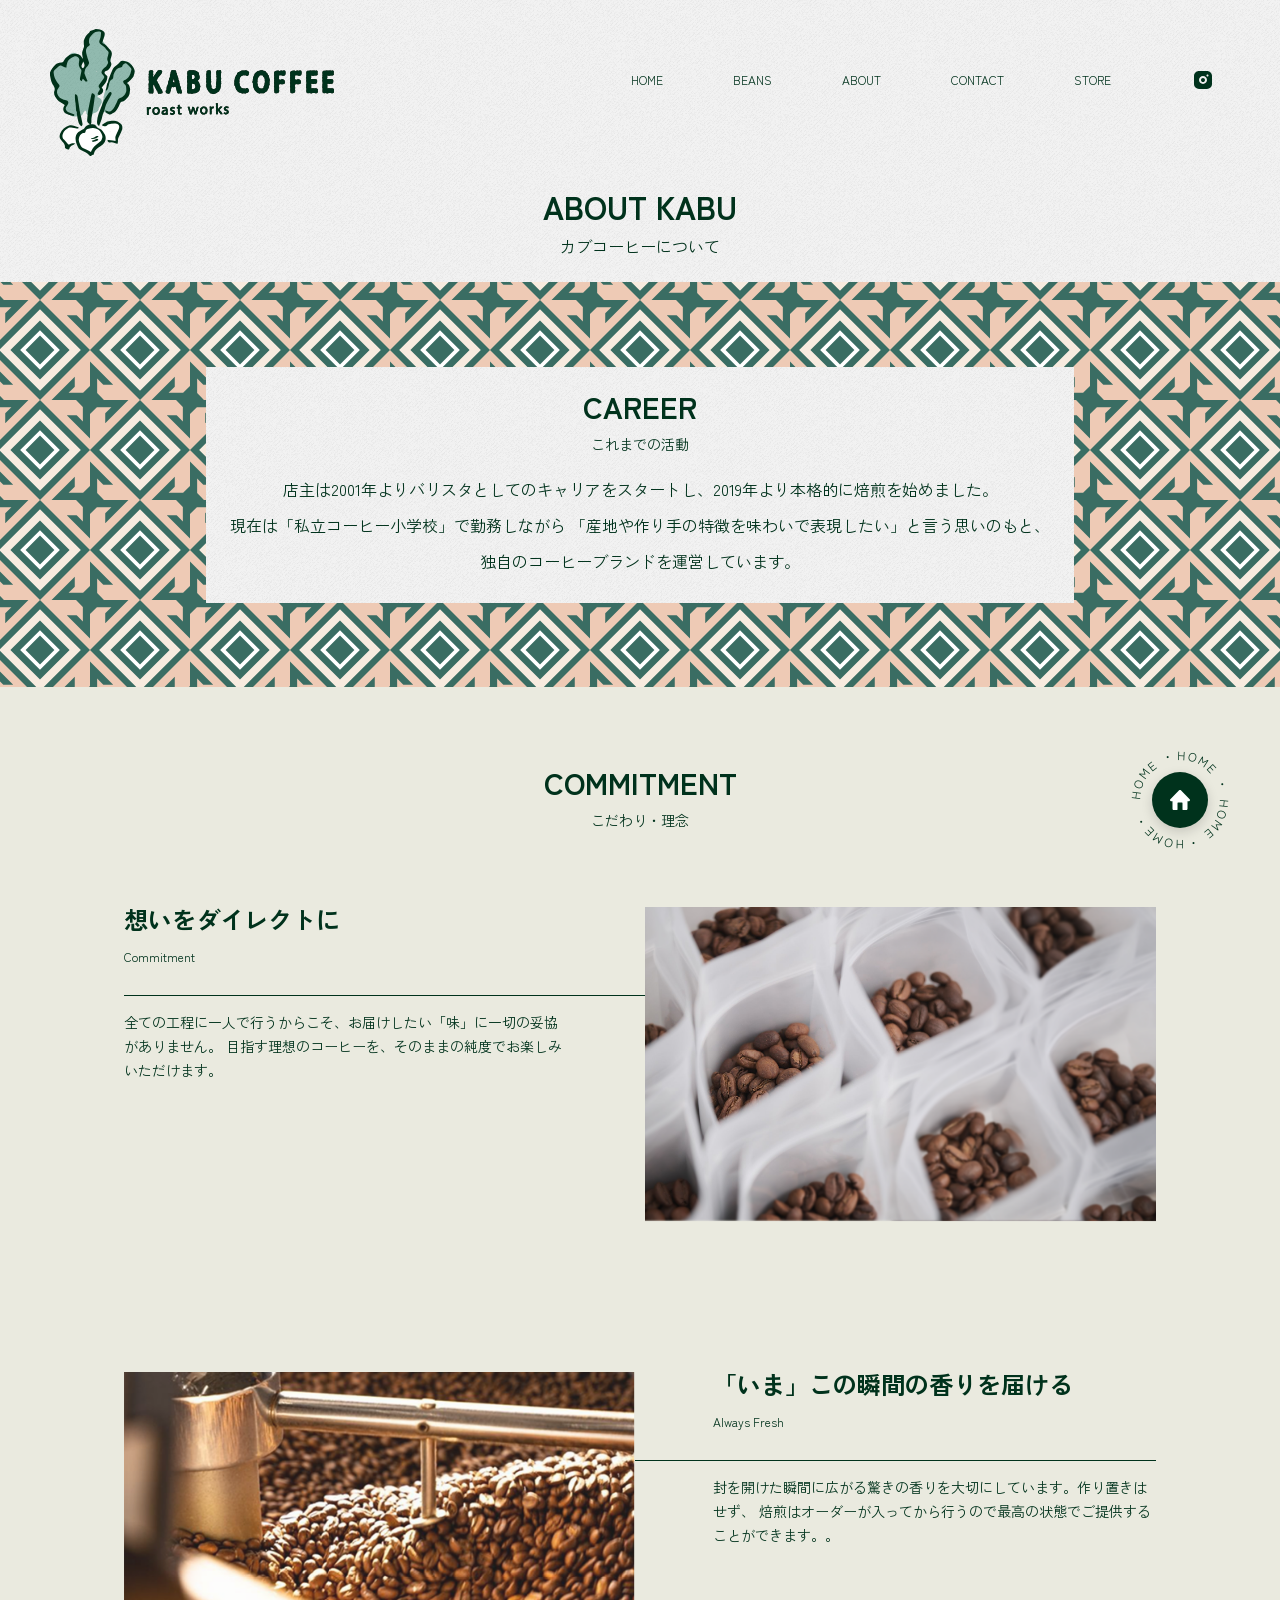
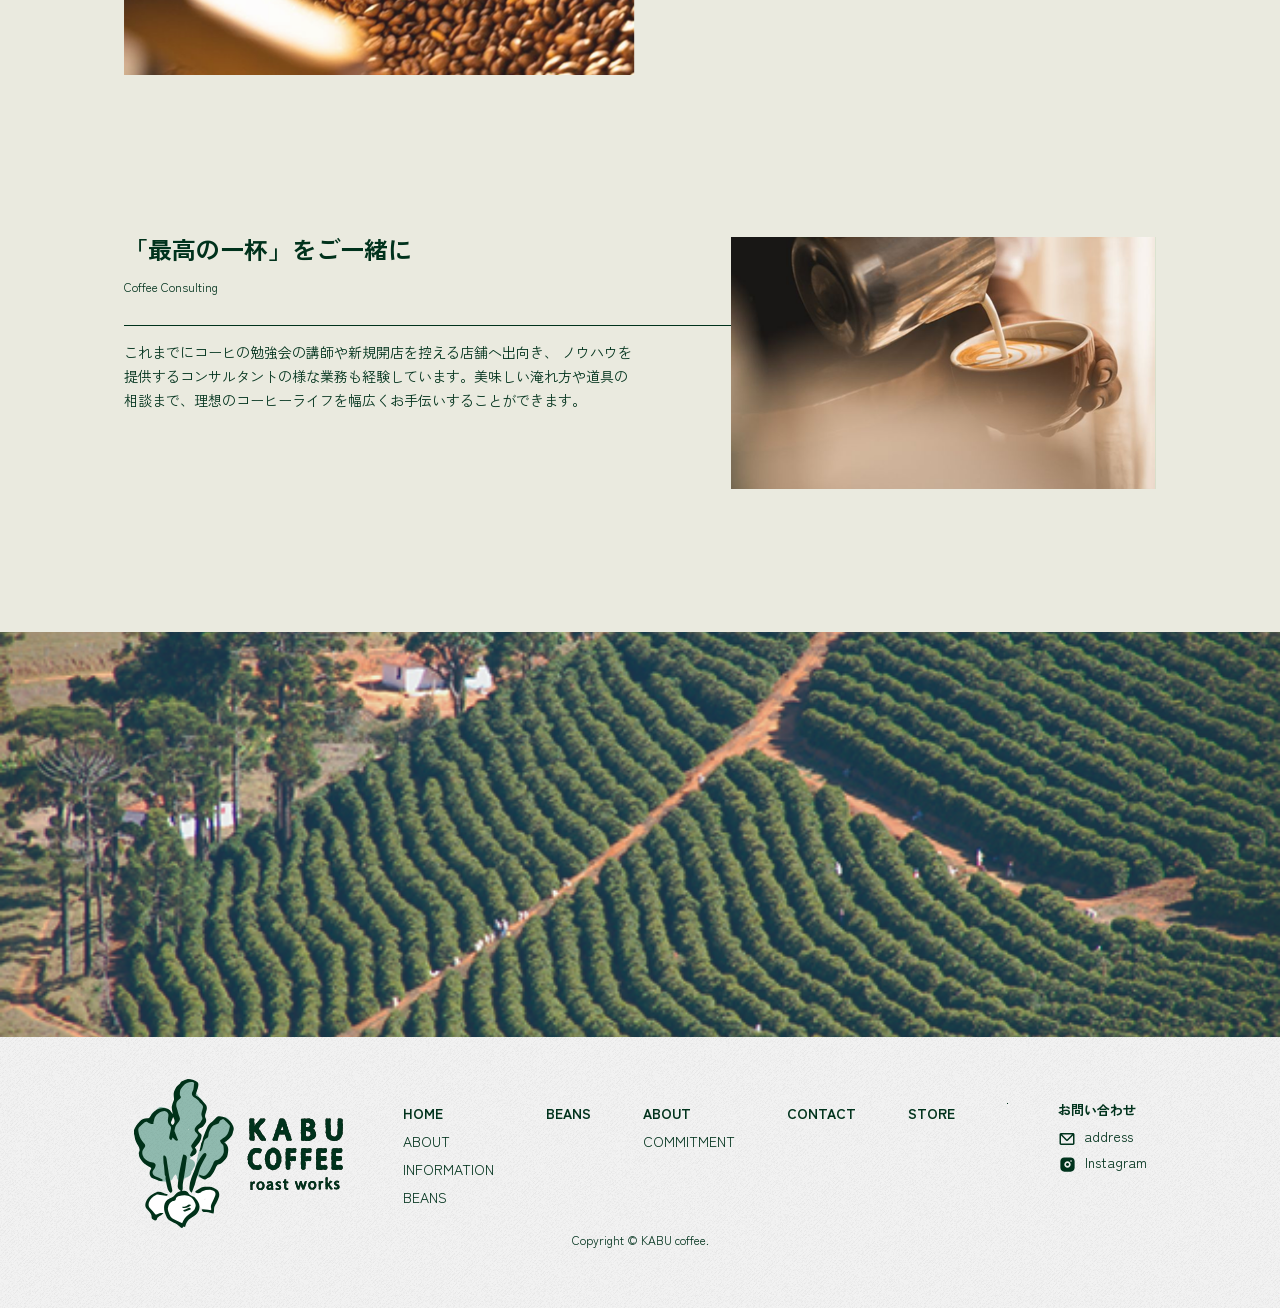
==== commit 193e3af4: "プレゼン前の調整" ====
--- a/about.html
+++ b/about.html
@@ -28,7 +28,7 @@
         <h1 class="l-header__logo">
             <a href="index.html">
                 <picture>
-                    <source media="(min-width: 76.8rem)" srcset="img/logo_nav.svg">
+                    <source media="(min-width: 76.8rem)" srcset="img/logo_nav_m.svg">
                     <img src="img/logo_nav_2line.svg" alt="Kabu Coffee logo">
                 </picture>
             </a>
--- a/css/about.css
+++ b/css/about.css
@@ -48,7 +48,6 @@
     margin-inline: -2.4rem;
     margin-top: 2.4rem;
     padding-inline: 2.4rem;
-    /* padding-block:auto ; */
     display: flex;
     align-items: center;
     justify-content: center;
@@ -181,6 +180,7 @@
         margin-top: 2.4rem;
         padding-inline: 12.4rem;
     }
+
 
     .p-aboutCareer__text p {
         font-size: 1.6rem;
--- a/css/components.css
+++ b/css/components.css
@@ -1,5 +1,9 @@
 @charset 'UTF-8';
 
+/* .c-badge--dark{
+ background-color: var(--sub-color);
+ color: var(--white);
+} */
 
 
 /* shakeアニメーション */
@@ -435,6 +439,10 @@
     transition: 0.3s;
 }
 
+
+
+
+
 .c-checkBtn img {
     width: 3.4rem;
     height: 3.4rem;
@@ -834,9 +842,17 @@
     margin-block: 2rem;
 }
 
+
+/* 440行目付近を修正 */
 .c-photoCard__mainTitle {
     font-size: 2rem;
     font-weight: 700;
+    
+    /* ↓ここを追記：他の場所からの width: 0 や hidden を強制解除します */
+    display: block !important;
+    width: auto !important;
+    visibility: visible !important;
+    overflow: visible !important;
 }
 
 .c-photoCard__subTitleEn {
@@ -1082,8 +1098,8 @@
 
     appearance: none;
     /* ブラウザ標準の見た目をリセット */
-    background: rgba(0, 0, 0, 0.5);
-    background: rgba(0, 50, 28, 0.4);
+    /* background: rgba(0, 0, 0, 0.5); */
+    background: rgba(255, 255, 255, 0.3);
     font-size: 1.6rem;
     color: var(--white);
     border: none;
--- a/css/common.css
+++ b/css/common.css
@@ -261,6 +261,8 @@
     opacity: 0.7;
     transition: 0.3s;
     transform: translateY(-3px);
+    /* font-weight: 700; */
+    color: var(--accent-color);
     /* 軽く浮かせる */
     /* box-shadow: 0 6px 16px rgba(0, 0, 0, 0.25); */
 }
@@ -313,8 +315,8 @@
     }
 
     .l-header__logo {
-        width: 25.7rem;
-        /* width: 28.4rem; */
+        /* width: 25.7rem; */
+        width: 28.4rem;
         height: auto;
         flex-shrink: 0;
     }
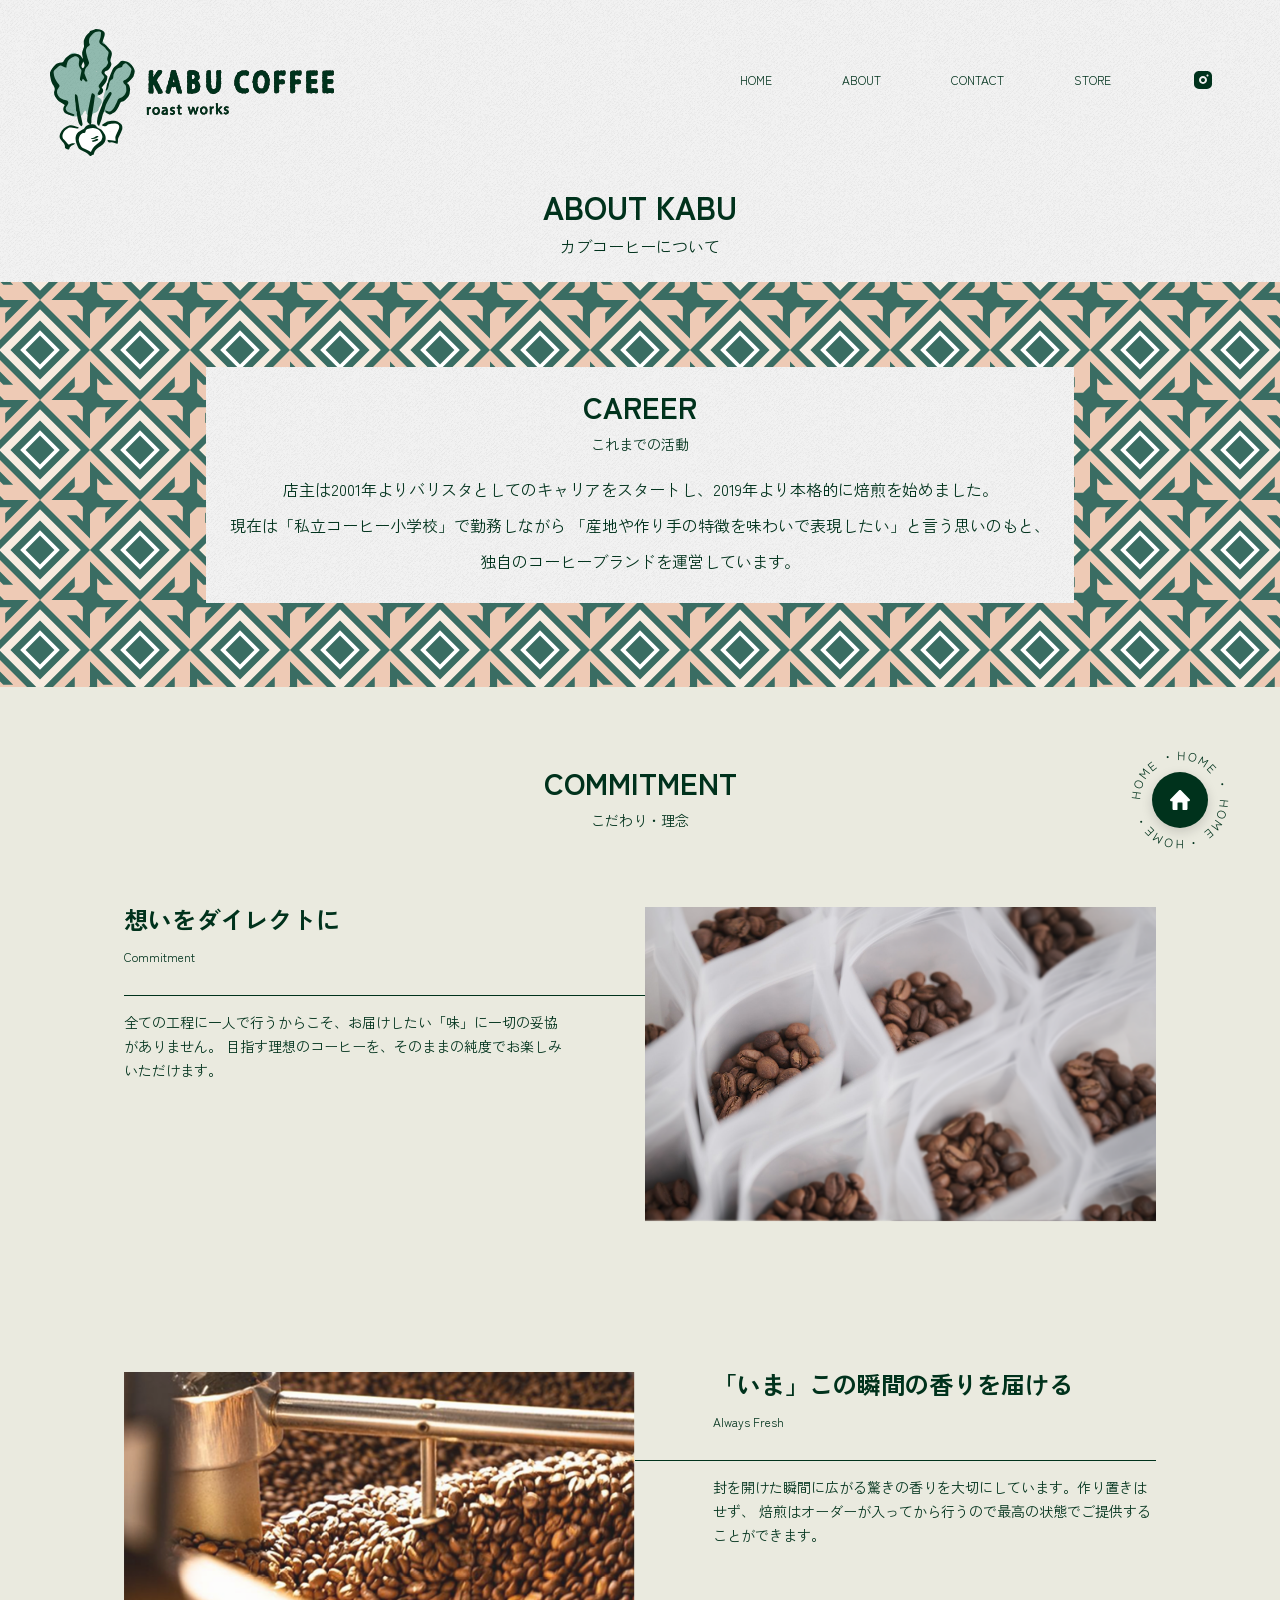
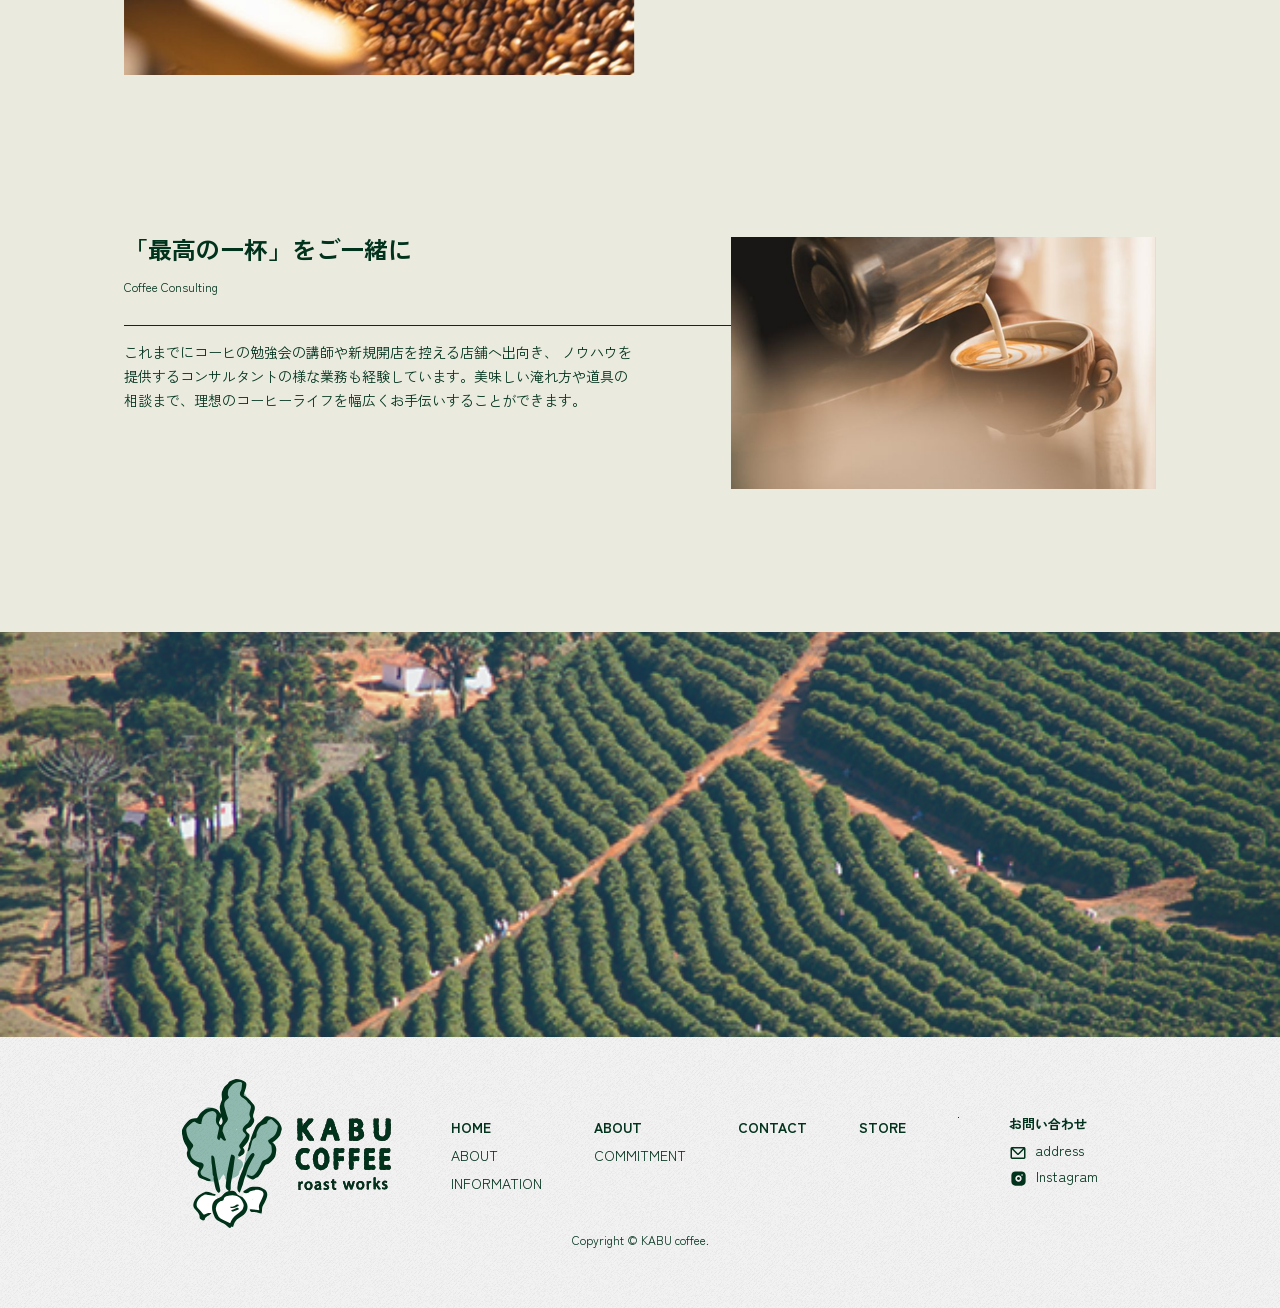
==== commit 32832a17: "Git Hubのwebsiteで見れるようにする" ====
--- a/about.html
+++ b/about.html
@@ -45,12 +45,12 @@
             <button class="l-header__navClose" type="button"></button>
             <ul class="l-header__navList">
                 <li class="l-header__navItem"><a href="index.html">Home</a></li>
-                <li class="l-header__navItem"><a href="beans.html">Beans</a></li>
+            
                 <li class="l-header__navItem"><a href="about.html">About</a></li>
                 <li class="l-header__navItem"><a href="contact.html">Contact</a></li>
                 <li class="l-header__navItem"><a href="https://kabucoffee.base.shop/">Store</a></li>
                 <li class="l-header__navItem">
-                    <a href="store.html" class="l-header__navLink l-header__instagram">Instagram</a>
+                    <a href="https://www.instagram.com/kabucoffee_rw/" class="l-header__navLink l-header__instagram">Instagram</a>
                 </li>
             </ul>
             <p class="l-header__navLogo">
@@ -118,7 +118,7 @@
                             </div>
                             <div class="p-aboutCommitDetail__text">
                                 <p>封を開けた瞬間に広がる驚きの香りを大切にしています。作り置きはせず、
-                                    焙煎はオーダーが入ってから行うので最高の状態でご提供することができます。。</p>
+                                    焙煎はオーダーが入ってから行うので最高の状態でご提供することができます。</p>
                             </div>
                         </div>
                         <div class="p-aboutCommitDetail__img js__aboutCommitDetail__left">
@@ -167,29 +167,29 @@
             <nav class="l-footer__nav">
                 <dl class="l-footer__navList">
                     <dt><a href="index.html">Home</a></dt>
-                    <dd><a href="#">About</a></dd>
-                    <dd><a href="#">Information</a></dd>
-                    <dd><a href="#">Beans</a></dd>
-                </dl>
-                <dl class="l-footer__navList">
+                    <dd><a href="index.html">About</a></dd>
+                    <dd><a href="index.html">Information</a></dd>
+                    <!-- <dd><a href="#">Beans</a></dd> -->
+                </dl>
+                <!-- <dl class="l-footer__navList">
                     <dt><a href="beans.html">Beans</a></dt>
-                </dl>
+                </dl> -->
                 <dl class="l-footer__navList">
                     <dt><a href="about.html">About</a></dt>
-                    <dd><a href="#">Commitment</a></dd>
+                    <dd><a href="about.html">Commitment</a></dd>
                 </dl>
                 <dl class="l-footer__navList">
                     <dt><a href="contact.html">Contact</a></dt>
                 </dl>
                 <dl class="l-footer__navList">
-                    <dt><a href="store.html">Store</a></dt>
+                    <dt><a href="https://kabucoffee.base.shop/">Store</a></dt>
                 </dl>
                 <div class="l-footer__contact">
                     <div>
                         <p class="l-footer__contactTitle">お問い合わせ</p>
                         <ul class="l-footer__contactDetail">
-                            <li><a href="#">address</a></li>
-                            <li><a href="#">Instagram</a></li>
+                            <li><a href="contact.html">address</a></li>
+                            <li><a href="https://www.instagram.com/kabucoffee_rw/">Instagram</a></li>
                         </ul>
                     </div>
                 </div>
--- a/css/about.css
+++ b/css/about.css
@@ -33,7 +33,7 @@
 
 .img-section-02 {
     /* background-image: url('/img/Top_man_portrait_PC.jpg'); */
-    background-image: url('/img/Pattern__new0564_m_new05644.svg');
+    background-image: url('../img/Pattern__new0564_m_new05644.svg');
     background-repeat: repeat;
     background-size: 10rem auto;
 
--- a/css/components.css
+++ b/css/components.css
@@ -57,108 +57,109 @@
 
 /* (固定)問い合わせとカートボタン*/
 .c-sticky-nav {
-  display: none;
+    display: none;
 }
 
 /* (固定)サークルアニメーション */
 .c-circle-text {
-  display: none;
+    display: none;
 }
 
 @media screen and (min-width:76.8rem) {
+
     /* (固定)問い合わせとカートボタン*/
-  /* ボタンをまとめるコンテナ（画面右下に固定する場合） */
-  .c-sticky-nav {
-    position: fixed;
-    right: 7.2rem;
-    bottom: 7.2rem;
-    display: flex;
-    flex-direction: column;
-    gap: 72px;
-    /* ボタン同士の間隔 */
-    z-index: 100;
-  }
-
-  /* ボタン本体 */
-  .c-icon-btn {
-    display: flex;
-    justify-content: center;
-    align-items: center;
-
-    /* 正円にするための設定 */
-    width: 56px;
-    height: 56px;
-    background-color: var(--main-color);
-    /* 濃いグリーン */
-    border-radius: 50%;
-
-    /* 影とアニメーション */
-    box-shadow: 0 4px 12px rgba(0, 0, 0, 0.15);
-    transition: all 0.3s ease;
-    text-decoration: none;
-  }
-
-  /* アイコン画像 */
-  .c-icon-btn__img {
-    width: 2rem;
-    height: auto;
-    /* 白いアイコンなら以下は不要ですが、黒い画像を白くしたい場合は filter を使えます */
-    filter: brightness(0) invert(1);
-    /* animation: rotate-circle 10s linear infinite; */
-  }
-
-  /* ホバー時の動き */
-  .c-icon-btn:hover {
-    background-color: #1a4d31;
-    /* 少し明るい緑へ */
-    /* transform: translateY(-3px); */
-    /* 軽く浮かせる */
-    box-shadow: 0 6px 16px rgba(0, 0, 0, 0.25);
-  }
-
-  /* サークルアニメーション */
-  .c-circle-text {
-
-    position: fixed;
-    /* 画面の右下に固定する場合 */
-    bottom: 5rem;
-    right: 5rem;
-    z-index: 100;
-    display: flex;
-    flex-direction: column;
-    gap: 2.8rem;
-  }
-
-  .c-circle-text svg {
-    width: 10rem;
-    height: 10rem;
-    /* width: 100%;
+    /* ボタンをまとめるコンテナ（画面右下に固定する場合） */
+    .c-sticky-nav {
+        position: fixed;
+        right: 7.2rem;
+        bottom: 7.2rem;
+        display: flex;
+        flex-direction: column;
+        gap: 72px;
+        /* ボタン同士の間隔 */
+        z-index: 100;
+    }
+
+    /* ボタン本体 */
+    .c-icon-btn {
+        display: flex;
+        justify-content: center;
+        align-items: center;
+
+        /* 正円にするための設定 */
+        width: 56px;
+        height: 56px;
+        background-color: var(--main-color);
+        /* 濃いグリーン */
+        border-radius: 50%;
+
+        /* 影とアニメーション */
+        box-shadow: 0 4px 12px rgba(0, 0, 0, 0.15);
+        transition: all 0.3s ease;
+        text-decoration: none;
+    }
+
+    /* アイコン画像 */
+    .c-icon-btn__img {
+        width: 2rem;
+        height: auto;
+        /* 白いアイコンなら以下は不要ですが、黒い画像を白くしたい場合は filter を使えます */
+        filter: brightness(0) invert(1);
+        /* animation: rotate-circle 10s linear infinite; */
+    }
+
+    /* ホバー時の動き */
+    .c-icon-btn:hover {
+        background-color: #1a4d31;
+        /* 少し明るい緑へ */
+        /* transform: translateY(-3px); */
+        /* 軽く浮かせる */
+        box-shadow: 0 6px 16px rgba(0, 0, 0, 0.25);
+    }
+
+    /* サークルアニメーション */
+    .c-circle-text {
+
+        position: fixed;
+        /* 画面の右下に固定する場合 */
+        bottom: 5rem;
+        right: 5rem;
+        z-index: 100;
+        display: flex;
+        flex-direction: column;
+        gap: 2.8rem;
+    }
+
+    .c-circle-text svg {
+        width: 10rem;
+        height: 10rem;
+        /* width: 100%;
   height: 100%; */
-    /* アニメーションの設定：30秒かけて、一定の速度(linear)で、無限に(infinite) */
-    animation: rotate-circle 30s linear infinite;
-  }
-
-  .c-circle-text text {
-    fill: var(--main-color);
-    font-size: 1.2rem;
-    /* 文字の大きさ */
-    font-weight: 400;
-    letter-spacing: 0.21rem;
-    /* 文字の間隔を少し広げると読みやすい */
-    text-transform: uppercase;
-    /* すべて大文字にする（デザイン的に締まります） */
-  }
-
-  /* 回転のアニメーション */
-  @keyframes rotate-circle {
-    from {
-      transform: rotate(0deg);
-    }
-
-    to {
-      transform: rotate(360deg);
-    }
-  }
+        /* アニメーションの設定：30秒かけて、一定の速度(linear)で、無限に(infinite) */
+        animation: rotate-circle 30s linear infinite;
+    }
+
+    .c-circle-text text {
+        fill: var(--main-color);
+        font-size: 1.2rem;
+        /* 文字の大きさ */
+        font-weight: 400;
+        letter-spacing: 0.21rem;
+        /* 文字の間隔を少し広げると読みやすい */
+        text-transform: uppercase;
+        /* すべて大文字にする（デザイン的に締まります） */
+    }
+
+    /* 回転のアニメーション */
+    @keyframes rotate-circle {
+        from {
+            transform: rotate(0deg);
+        }
+
+        to {
+            transform: rotate(360deg);
+        }
+    }
 
 }
 
@@ -794,7 +795,6 @@
     padding-bottom: 2.4rem;
     position: relative;
     filter: drop-shadow(0.5rem 0.5rem 0.5rem rgba(0, 103, 76, 0.05));
-
 }
 
 .c-photoCard:hover {
@@ -847,7 +847,7 @@
 .c-photoCard__mainTitle {
     font-size: 2rem;
     font-weight: 700;
-    
+
     /* ↓ここを追記：他の場所からの width: 0 や hidden を強制解除します */
     display: block !important;
     width: auto !important;
@@ -872,13 +872,14 @@
     align-items: center;
     justify-content: center;
     width: 25rem;
+    white-space: nowrap;
 }
 
 .c-photoCard__flavor {
     background-color: var(--base-color);
     height: 2.7rem;
     width: auto;
-    padding-inline: 1.2rem;
+    padding-inline: 1rem;
     display: flex;
     justify-content: center;
     align-items: center;
@@ -1257,7 +1258,7 @@
         display: flex;
         flex-direction: row;
         align-items: center;
-        justify-content: flex-start;
+        justify-content: space-between;
         /* ★左寄せに戻す */
         gap: 5.5rem;
         /* 日付とタイトルの距離 */
@@ -1279,6 +1280,7 @@
         /* ★右側のエリアを可能な限り広げる */
         min-width: 0;
         /* ★これがないと文字が溢れてpaddingを無視します */
+        max-width: 74.4rem;
     }
 
     .c-news__contentPc,
